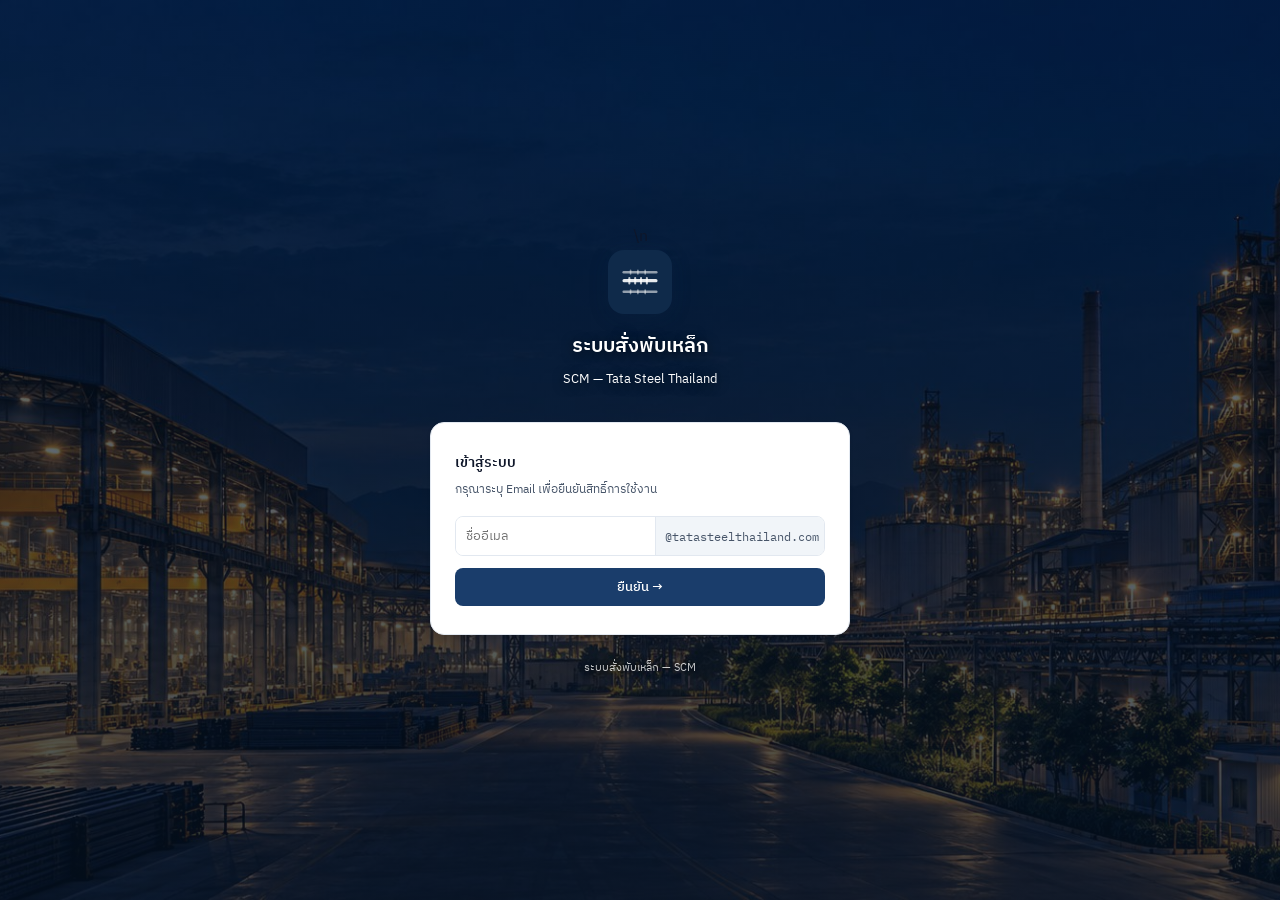
==== steel_bend_admin.html @ b5ab082a "Use page-specific background on steel_bend_admin.html" ====
<!DOCTYPE html>
<html lang="th">
<script src="product_map.js"></script>
<script src="security.js"></script>
<head>
<meta charset="UTF-8"/>
<meta name="viewport" content="width=device-width, initial-scale=1.0"/>
<title>Admin — ระบบสั่งพับเหล็ก</title>
<link href="https://fonts.googleapis.com/css2?family=IBM+Plex+Sans+Thai:wght@300;400;500;600&family=IBM+Plex+Mono:wght@400;500&display=swap" rel="stylesheet"/>
<style>
:root{--bd:#0f2a4a;--bm:#1a3d6b;--ba:#2563b0;--bl:#dbeafe;--sl:#f1f5f9;--gr:#16a34a;--gl:#dcfce7;--rd:#dc2626;--rl:#fee2e2;--am:#d97706;--al:#fef3c7;--tx:#0f172a;--t2:#475569;--t3:#94a3b8;--br:#e2e8f0;--ra:10px}
*{box-sizing:border-box;margin:0;padding:0}
body{font-family:'IBM Plex Sans Thai',sans-serif;background:#eef2f7;color:var(--tx);min-height:100vh;padding:1.25rem 1rem 3rem}
.page{max-width:1440px;margin:0 auto}

.hdr{background:var(--bd);border-radius:12px;padding:.9rem 1.25rem;margin-bottom:1.1rem;display:flex;align-items:center;gap:10px;box-shadow:0 4px 20px rgba(15,42,74,.15)}
.hdr-icon{width:34px;height:34px;background:rgba(255,255,255,.13);border-radius:8px;display:flex;align-items:center;justify-content:center;flex-shrink:0}
.hdr-icon svg{width:22px;height:22px}
.hdr-text{flex:1}
.hdr-text h1{color:#fff;font-size:15px;font-weight:600}
.hdr-text p{color:rgba(255,255,255,.5);font-size:11px;margin-top:1px}
.admin-badge{background:rgba(251,191,36,.15);border:1px solid rgba(251,191,36,.4);color:#fde68a;border-radius:6px;padding:2px 10px;font-size:11px;font-weight:600;white-space:nowrap;letter-spacing:.3px}
.home-btn{height:34px;padding:0 12px;border:1px solid rgba(255,255,255,.35);background:rgba(255,255,255,.1);color:#fff;border-radius:8px;font-size:12px;font-weight:500;font-family:'IBM Plex Sans Thai',sans-serif;text-decoration:none;display:inline-flex;align-items:center;gap:6px;white-space:nowrap;margin-left:6px}
.home-btn:hover{background:rgba(255,255,255,.18)}

.card{background:#fff;border:1px solid var(--br);border-radius:var(--ra);padding:1rem 1.2rem;margin-bottom:.9rem;box-shadow:0 1px 3px rgba(0,0,0,.06)}

.filter-bar{display:flex;gap:8px;align-items:center;flex-wrap:wrap}
.filter-label{font-size:12px;font-weight:500;color:var(--t2);white-space:nowrap}
.pill{height:30px;padding:0 14px;border:1.5px solid var(--br);background:#fff;color:var(--t2);border-radius:20px;font-size:12px;font-weight:500;font-family:'IBM Plex Sans Thai',sans-serif;cursor:pointer;white-space:nowrap;transition:all .15s}
.pill:hover{border-color:var(--bm);color:var(--bm)}
.pill.active{border-color:var(--bm);background:var(--bm);color:#fff}
.pill.scsc.active{border-color:#0369a1;background:#0369a1;color:#fff}
.pill.nts.active{border-color:var(--gr);background:var(--gr);color:#fff}
.sep{color:var(--br);font-size:18px;user-select:none}
.view-toggle{display:flex;border:1.5px solid var(--br);border-radius:8px;overflow:hidden}
.view-toggle button{height:30px;padding:0 13px;border:none;background:#fff;color:var(--t2);font-size:12px;font-family:'IBM Plex Sans Thai',sans-serif;cursor:pointer;white-space:nowrap;transition:all .15s;border-right:1px solid var(--br)}
.view-toggle button:last-child{border-right:none}
.view-toggle button.active{background:var(--bd);color:#fff}
.icon-btn{height:30px;padding:0 12px;border:1.5px solid var(--br);background:#fff;color:var(--t2);border-radius:8px;font-size:12px;font-family:'IBM Plex Sans Thai',sans-serif;cursor:pointer;white-space:nowrap;transition:all .15s;display:inline-flex;align-items:center;gap:5px}
.icon-btn:hover{border-color:var(--bm);color:var(--bm)}

.stats-row{display:grid;grid-template-columns:repeat(4,1fr);gap:8px;margin-bottom:.9rem}
.stat-box{background:#fff;border:1px solid var(--br);border-radius:var(--ra);padding:.75rem 1rem;text-align:center;box-shadow:0 1px 3px rgba(0,0,0,.05)}
.stat-num{font-size:22px;font-weight:600;color:var(--bm)}
.stat-num.amber{color:var(--am)}
.stat-num.blue{color:var(--ba)}
.stat-num.green{color:var(--gr)}
.stat-label{font-size:11px;color:var(--t2);margin-top:2px}

.action-bar{background:#fff;border:1px solid var(--br);border-radius:var(--ra);padding:.7rem 1.2rem;margin-bottom:.9rem;display:flex;align-items:center;gap:12px;box-shadow:0 1px 3px rgba(0,0,0,.06);flex-wrap:wrap}
.cb-wrap{display:flex;align-items:center;gap:7px;font-size:13px;color:var(--tx);cursor:pointer;user-select:none;white-space:nowrap}
.cb-wrap input[type=checkbox]{width:15px;height:15px;cursor:pointer;accent-color:var(--bm)}
.sel-info{font-size:12px;color:var(--t2);flex:1}
.sel-info strong{color:var(--bm)}
.mark-btn{height:36px;padding:0 20px;background:var(--gr);color:#fff;border:none;border-radius:8px;font-size:13px;font-weight:600;font-family:'IBM Plex Sans Thai',sans-serif;cursor:pointer;white-space:nowrap;transition:background .15s;display:inline-flex;align-items:center;gap:7px}
.mark-btn:hover:not(:disabled){background:#15803d}
.mark-btn:disabled{background:var(--t3);cursor:not-allowed}
.mark-spin{display:none;width:14px;height:14px;border:2px solid rgba(255,255,255,.4);border-top-color:#fff;border-radius:50%;animation:spin .7s linear infinite}
.mark-btn.loading .mark-spin{display:inline-block}
.mark-btn.loading .mark-label{display:none}
.sap-done-btn{height:36px;padding:0 18px;background:#2563b0;color:#fff;border:none;border-radius:8px;font-size:13px;font-weight:600;font-family:'IBM Plex Sans Thai',sans-serif;cursor:pointer;white-space:nowrap;transition:background .15s;display:inline-flex;align-items:center;gap:7px}
.sap-done-btn:hover:not(:disabled){background:#1d4ed8}
.sap-done-btn:disabled{background:var(--t3);cursor:not-allowed}

.table-wrap{overflow-x:auto;-webkit-overflow-scrolling:touch}
table{width:100%;border-collapse:collapse;font-size:12px;min-width:960px}
thead th{background:var(--bd);color:#fff;padding:.5rem .65rem;text-align:left;font-weight:500;font-size:11px;letter-spacing:.3px;white-space:nowrap}
thead th:first-child{border-radius:8px 0 0 0}
thead th:last-child{border-radius:0 8px 0 0}
thead th.cb-th{width:38px;text-align:center;padding:.5rem .4rem}
tbody tr{border-bottom:.5px solid var(--br);transition:background .1s}
tbody tr:hover{background:#f8fafc}
tbody tr.selected{background:#eff6ff}
tbody td{padding:.5rem .65rem;vertical-align:middle;line-height:1.4}
tbody td.mono{font-family:'IBM Plex Mono',monospace;font-size:11px;color:var(--t2)}
tbody td.cb-td{text-align:center;padding:.5rem .4rem}
tbody td.cb-td input[type=checkbox]{width:15px;height:15px;cursor:pointer;accent-color:var(--bm)}

.badge{display:inline-flex;align-items:center;gap:4px;padding:2px 8px;border-radius:10px;font-size:11px;font-weight:500;white-space:nowrap}
.badge.pending{background:var(--al);color:#92400e}
.badge.done{background:var(--gl);color:#15803d}
.badge.error{background:var(--rl);color:var(--rd)}
.badge.cancelled{background:var(--sl);color:var(--t2)}
.badge.scsc{background:#e0f2fe;color:#0369a1;font-weight:600}
.badge.nts{background:var(--gl);color:#15803d;font-weight:600}

.count-label{font-size:12px;color:var(--t2);margin-bottom:.5rem}
.empty{text-align:center;padding:2.5rem 1rem;color:var(--t3);font-size:13px}
.loading-box{text-align:center;padding:2rem 1rem;color:var(--t2);font-size:13px}
.spin{display:inline-block;width:18px;height:18px;border:2px solid var(--br);border-top-color:var(--bm);border-radius:50%;animation:spin .7s linear infinite;vertical-align:-4px;margin-right:6px}
@keyframes spin{to{transform:rotate(360deg)}}
.err-box{background:var(--rl);border:1px solid #fca5a5;border-radius:var(--ra);padding:.75rem 1rem;font-size:13px;color:var(--rd);margin-bottom:.9rem}
.admin-pill{display:none;align-items:center;gap:8px;background:rgba(251,191,36,.12);border:1px solid rgba(251,191,36,.35);border-radius:20px;padding:5px 14px;white-space:nowrap}
.admin-pill .pill-total{font-size:16px;font-weight:700;color:#fbbf24;line-height:1}
.admin-pill .pill-split{font-size:10px;color:rgba(255,255,255,.6);margin-top:2px}
.admin-pill .pill-lbl{font-size:10px;color:rgba(255,255,255,.45)}
.ok-box{background:var(--gl);border:1px solid #86efac;border-radius:var(--ra);padding:.75rem 1rem;font-size:13px;color:#15803d;margin-bottom:.9rem}
.warn-box{background:var(--al);border:1px solid #fcd34d;border-radius:var(--ra);padding:.65rem 1rem;font-size:12px;color:#92400e;margin-bottom:.9rem}
.fg{display:flex;flex-direction:column;gap:6px}
.fg-label{font-size:10px;font-weight:600;color:var(--t3);text-transform:uppercase;letter-spacing:.7px;white-space:nowrap}
.fg-sep{width:1px;background:var(--br);margin:0 20px;align-self:stretch}
.filter-grid{display:flex;align-items:stretch;flex-wrap:wrap;row-gap:14px}
@media(max-width:900px){
  body{padding:.75rem .5rem 2rem}
  .stats-row{grid-template-columns:repeat(2,1fr)}
  table{min-width:1300px}
  .hdr{flex-wrap:wrap}
}
</style>
<link rel="stylesheet" href="background-admin.css?v=20260909"/>\n</head>
<body>
<div class="page">

<div class="hdr">
  <div class="hdr-icon">
    <svg viewBox="0 0 24 24" fill="none" xmlns="http://www.w3.org/2000/svg">
      <rect x="3" y="3" width="18" height="18" rx="2.5" stroke="rgba(255,255,255,0.8)" stroke-width="1.5" fill="none"/>
      <path d="M7 8h10M7 12h6M7 16h8" stroke="rgba(255,255,255,0.7)" stroke-width="1.4" stroke-linecap="round"/>
      <circle cx="18.5" cy="17.5" r="4" fill="rgba(255,255,255,0.12)" stroke="rgba(255,255,255,0.8)" stroke-width="1.3"/>
      <path d="M17 17.5l1.2 1.2 2-2" stroke="rgba(255,255,255,0.95)" stroke-width="1.2" stroke-linecap="round" stroke-linejoin="round"/>
    </svg>
  </div>
  <div class="hdr-text">
    <h1>Admin Panel — ระบบสั่งพับเหล็ก</h1>
    <p>จัดการรายการสั่งพับ และยืนยันส่งโรงงาน</p>
  </div>
  <span class="admin-badge">ADMIN</span>
  <span id="lastUpd" style="font-size:11px;color:rgba(255,255,255,.45);white-space:nowrap"></span>
  <div id="adminPill" class="admin-pill">
    <span style="font-size:15px">⏳</span>
    <div>
      <div><span class="pill-total" id="pillTotal">0</span><span class="pill-lbl"> ค้างพับ</span></div>
      <div class="pill-split"><span id="pillSCSC" style="color:#93c5fd">0 SCSC</span><span style="color:rgba(255,255,255,.3)"> / </span><span id="pillNTS" style="color:#86efac">0 NTS</span></div>
    </div>
  </div>
  <button class="home-btn" onclick="fetchData()">🔄 Refresh</button>
  <a class="home-btn" href="index.html">← หน้าหลัก</a>
</div>

<div id="warnBox" class="warn-box" style="display:none"></div>
<div id="errBox" class="err-box" style="display:none"></div>
<div id="okBox" class="ok-box" style="display:none"></div>

<!-- FILTER -->
<div class="card" style="padding:1.1rem 1.5rem">
  <div class="filter-grid">

    <div class="fg">
      <div class="fg-label">โรงงาน</div>
      <div style="display:flex;gap:5px">
        <button class="pill active" id="pillAll"  onclick="setPlant('')">ทั้งหมด</button>
        <button class="pill scsc"   id="pillSCSC" onclick="setPlant('SCSC')">SCSC</button>
        <button class="pill nts"    id="pillNTS"  onclick="setPlant('NTS')">NTS</button>
      </div>
    </div>

    <div class="fg-sep"></div>

    <div class="fg">
      <div class="fg-label">สถานะ Workflow</div>
      <div class="view-toggle">
        <button class="active" id="viewPending" onclick="setView('pending')">⏳ รอสั่งพับ</button>
        <button id="viewSent" onclick="setView('sent')">✅ Sent</button>
        <button id="viewAll" onclick="setView('all')">ทั้งหมด</button>
      </div>
    </div>

    <div class="fg-sep"></div>

    <div class="fg">
      <div class="fg-label">SAP</div>
      <div class="view-toggle">
        <button class="active" id="sapAll"  onclick="setSap('')">ทั้งหมด</button>
        <button                id="sapDone" onclick="setSap('done')">✓ Done</button>
        <button                id="sapWait" onclick="setSap('pending')">— รอ</button>
      </div>
    </div>
       <div style="margin-top:10px;padding-top:10px;border-top:1px solid var(--br);display:flex;align-items:center;gap:10px">
      <span style="font-size:10px;font-weight:600;color:var(--t3);text-transform:uppercase;letter-spacing:.7px;white-space:nowrap">🔍 ค้นหาสินค้า</span>
      <input type="text" id="fItem"
        placeholder="พิมพ์เพื่อกรอง เช่น DB12, RB25, SD40..."
        oninput="setItem(this.value)"
        style="height:32px;padding:0 10px;font-size:12px;font-family:'IBM Plex Sans Thai',sans-serif;border:1.5px solid var(--br);border-radius:8px;background:#fff;color:var(--tx);outline:none;width:260px;transition:border .15s"
        onfocus="this.style.borderColor='#2563b0'"
        onblur="this.style.borderColor='var(--br)'"/>
      <span id="fItemHint" style="font-size:11px;color:var(--t2)"></span>
    </div>

    <div class="fg" style="margin-left:auto">
      <div class="fg-label" style="visibility:hidden">-</div>
      <div style="display:flex;gap:8px">
        <button class="icon-btn" onclick="showSapSummary()" style="border-color:#d97706;color:#d97706;font-weight:600">📋 ค้างพับ SAP</button>
        <button class="icon-btn" onclick="printOrders()" style="border-color:#d97706;color:#d97706">🖨️ พิมพ์ใบสรุป</button>
      </div>
    </div>

  </div>
</div>

<!-- STATS -->
<div class="stats-row" id="statsRow" style="display:none">
  <div class="stat-box">
    <div class="stat-num amber" id="statPending">0</div>
    <div class="stat-label">รอสั่งพับทั้งหมด</div>
  </div>
  <div class="stat-box">
    <div class="stat-num blue" id="statSCSC">0</div>
    <div class="stat-label">SCSC รอสั่งพับ</div>
  </div>
  <div class="stat-box">
    <div class="stat-num green" id="statNTS">0</div>
    <div class="stat-label">NTS รอสั่งพับ</div>
  </div>
  <div class="stat-box">
    <div class="stat-num" id="statTons">0</div>
    <div class="stat-label">Tons รวม (Pending)</div>
  </div>
</div>

<!-- ACTION BAR -->
<div class="action-bar" id="actionBar" style="display:none">
  <label class="cb-wrap">
    <input type="checkbox" id="selectAll" onchange="setSelectAll(this.checked)"/>
    เลือกทั้งหมด
  </label>
  <span class="sel-info" id="selInfo">เลือก <strong>0</strong> รายการ</span>
  <button class="mark-btn" id="markBtn" onclick="markAsSent()" disabled>
    <span class="mark-label">✅ สั่งพับแล้ว</span>
    <span class="mark-spin"></span>
  </button>
  <button class="sap-done-btn" id="sapDoneBtn" onclick="markSapDoneBatch()" disabled>✓ SAP Done</button>
</div>

<!-- TABLE -->
<div class="card" id="tableCard" style="display:none">
  <div class="count-label" id="countLabel"></div>
  <div class="table-wrap">
    <table>
      <thead>
        <tr>
          <th class="cb-th">
            <input type="checkbox" id="hdrCb"
              style="width:15px;height:15px;cursor:pointer;accent-color:rgba(255,255,255,.8)"
              onchange="setSelectAll(this.checked)"/>
          </th>
          <th>Order ID</th>
          <th>วันที่สั่ง</th>
          <th>Plant</th>
          <th>แผนก</th>
          <th>สินค้า</th>
          <th>Tons</th>
          <th>PCS</th>
          <th>ลูกค้า</th>
          <th>Sales</th>
          <th>Sales Order</th>
          <th>วันรับสินค้า</th>
          <th>รอบ Cutoff</th>
          <th>ผู้สั่งพับ</th>
          <th>Workflow</th>
          <th>SAP</th>
        </tr>
      </thead>
      <tbody id="tableBody"></tbody>
    </table>
  </div>
</div>

<div id="loadingBox" class="loading-box" style="display:none">
  <span class="spin"></span>กำลังโหลดข้อมูล...
</div>
<div id="emptyBox" class="card empty" style="display:none">ไม่พบรายการที่ตรงกับเงื่อนไข</div>

</div>
<script>
const steelSession=SteelSecurity.requireSession({roles:['admin','scm']});
// ── URLs ─────────────────────────────────────────────────────────────────────
const FLOW_URL = 'https://defaultc49eedf2bcd84a848b29b3e5f61a3d.03.environment.api.powerplatform.com:443/powerautomate/automations/direct/workflows/dd06128deabc40d8ba6a54df6e6327bd/triggers/manual/paths/invoke?api-version=1&sp=%2Ftriggers%2Fmanual%2Frun&sv=1.0&sig=J_ZPZCb4OzwlGSQ3GXc27pDL8NKs_VmWYqzVdg-pe0w';
const MARK_SENT_URL = 'https://defaultc49eedf2bcd84a848b29b3e5f61a3d.03.environment.api.powerplatform.com:443/powerautomate/automations/direct/workflows/1e4a17125d7840b888494c29add2d889/triggers/manual/paths/invoke?api-version=1&sp=%2Ftriggers%2Fmanual%2Frun&sv=1.0&sig=aAVPqqnU7rOm3gDmVUVI441GlvPjZ4xD4p0-rrG5wbA';
const SAP_DONE_URL = 'https://defaultc49eedf2bcd84a848b29b3e5f61a3d.03.environment.api.powerplatform.com:443/powerautomate/automations/direct/workflows/217b6c25991e459c92da5a57416d0e61/triggers/manual/paths/invoke?api-version=1&sp=%2Ftriggers%2Fmanual%2Frun&sv=1.0&sig=dyaVxfFcMaw-q9Tk3NTQCbAsQySX3AAS4Cmb1Lx89-8';

// ── Admin whitelist ───────────────────────────────────────────────────────────

// ── State ─────────────────────────────────────────────────────────────────────
let allRows = [];
let filteredRows = [];
const selectedIds = new Set();
let currentPlant = '';
let currentView = 'pending';
let currentSap = '';   // '' = ทั้งหมด, 'done' = SAP Done, 'pending' = SAP รอ
let currentItem = '';

// ── Utilities ─────────────────────────────────────────────────────────────────
function excelDateToStr(val) {
  if (!val) return '-';
  if (typeof val === 'string' && /^\d+(\.\d+)?$/.test(val)) val = Number(val);
  if (typeof val === 'string' && val.includes('-')) return val.split('T')[0];
  if (typeof val === 'number') {
    const d = new Date((val - 25569) * 86400 * 1000);
    return String(d.getUTCDate()).padStart(2,'0') + '/' +
           String(d.getUTCMonth()+1).padStart(2,'0') + '/' + d.getUTCFullYear();
  }
  return String(val).split('T')[0] || '-';
}

// Status_Text = workflow state (Pending/Sent/Cancelled/Error)
// Status (bool) = SAP confirmation — completely separate
function getStatus(row) {
  const st = String(row['Status_Text'] ?? row['status_text'] ?? '').trim();
  const l = st.toLowerCase();
  if (!l || l === 'pending') return 'Pending';
  if (l === 'sent' || l === 'done' || l === 'completed') return 'Sent';
  if (l === 'cancelled' || l === 'canceled' || l === 'cancel') return 'Cancelled';
  if (l === 'error' || l === 'failed') return 'Error';
  return st || 'Pending';
}

function getSapStatus(row) {
  const v = row['Status'] ?? row['status'];
  if (v === true || String(v ?? '').toLowerCase() === 'true') return true;
  return false;
}

function sapBadge(row) {
  const done = getSapStatus(row);
  const id = rowId(row);
  if (done) return '<span style="color:#16a34a;font-size:12px;font-weight:600">&#10003; Done</span>';
  if (!id)  return '<span style="color:#94a3b8;font-size:12px">ค้างพับ SAP</span>';
  return `<button onclick="markSapDone('${id}')" style="background:none;border:1px solid #cbd5e1;border-radius:6px;padding:2px 8px;font-size:11px;color:#94a3b8;cursor:pointer;font-family:'IBM Plex Sans Thai',sans-serif" onmouseover="this.style.borderColor='#16a34a';this.style.color='#16a34a'" onmouseout="this.style.borderColor='#cbd5e1';this.style.color='#94a3b8'">ค้างพับ SAP ✎</button>`;
}

function rowId(row) { return row['OrderID'] || row['order_id'] || ''; }
function rowPlant(row) { return row['Plant'] || row['plant'] || ''; }
function rowTons(row) { return parseFloat(row['Tons'] || row['tons'] || 0) || 0; }

function cutoffDisplay(row) {
  const at = String(row['Cutoff_At_ISO'] ?? row['Cutoff_At'] ?? row['cutoff_at'] ?? '').trim();
  if (at) return at.replace('T',' ').replace('+07:00','');
  const date = String(row['Cutoff_Date'] ?? row['cutoff_date'] ?? row['Cutoff Date'] ?? '').trim();
  return date ? excelDateToStr(date) + ' 10:00' : '-';
}

function deliveryDateVal(row) {
  return row['Delivery_Date'] ?? row['Delivery Date'] ?? row['delivery_date'] ?? row['Receive Date'] ?? row['receive_date'] ?? row['request_date'] ?? '';
}

function statusBadge(row) {
  const s = getStatus(row);
  if (s === 'Pending')   return '<span class="badge pending">⏳ รอสั่งพับ</span>';
  if (s === 'Error')     return '<span class="badge error">&#9888; Error</span>';
  if (s === 'Cancelled') return '<span class="badge cancelled">ยกเลิก</span>';
  return '<span class="badge done">&#10003; Sent</span>';
}

function plantBadge(plant) {
  if (plant === 'SCSC') return '<span class="badge scsc">SCSC</span>';
  if (plant === 'NTS')  return '<span class="badge nts">NTS</span>';
  return plant || '-';
}

// ── Print Orders ──────────────────────────────────────────────────────────────
  function parseProdName(desc) {
  const m = String(desc||'').match(/^(SR24|SD40\(S\)|SD40\(NT\)|SD40|SD50|B400B-R)\s+(DB|RB)(\d+)\/(\d+)/i);
  if (!m) return null;
  return m[2].toUpperCase()+' '+m[1].toUpperCase()+' '+parseInt(m[3])+' mm. '+parseInt(m[4])+' m. TATA TISCON';
}
function getProdName(r) {
  var sp=r['PROD_ID_SP']||r['prod_id_sp']||'';
  var fp=r['PROD_ID_FP']||r['prod_id_fp']||'';
  var desc=String(r['Item Description']||r['item_description']||'').trim();
  return PROD_MAP[sp]||PROD_MAP[fp]||parseProdName(desc)||desc||'-';
}
  function printOrders() {
  setView('pending');

  if (currentPlant) { doPrintOrders(currentPlant); return; }

  // Count Pending rows per plant for display
  const pendingAll  = allRows.filter(r => getStatus(r) === 'Pending');
  const scscCount   = pendingAll.filter(r => rowPlant(r) === 'SCSC').length;
  const ntsCount    = pendingAll.filter(r => rowPlant(r) === 'NTS').length;

  const overlay = document.createElement('div');
  overlay.style.cssText = 'position:fixed;inset:0;background:rgba(0,0,0,.45);z-index:9998;display:flex;align-items:center;justify-content:center';
  const box = document.createElement('div');
  box.style.cssText = 'background:#fff;border-radius:14px;padding:1.75rem 1.5rem;width:280px;box-shadow:0 20px 60px rgba(0,0,0,.25);text-align:center;font-family:"IBM Plex Sans Thai",sans-serif';
  box.innerHTML = `
    <div style="font-size:20px;margin-bottom:.5rem">🖨️</div>
    <div style="font-size:14px;font-weight:600;color:#0f2a4a;margin-bottom:.35rem">พิมพ์ใบสรุป</div>
    <div style="font-size:12px;color:#475569;margin-bottom:1.25rem">เลือกโรงงานที่ต้องการพิมพ์</div>
    <div style="display:grid;grid-template-columns:1fr 1fr;gap:10px;margin-bottom:.75rem">
      <button id="_pSCSC" style="height:56px;background:#0369a1;color:#fff;border:none;border-radius:10px;font-family:inherit;cursor:pointer;display:flex;flex-direction:column;align-items:center;justify-content:center;gap:3px">
        <span style="font-size:15px;font-weight:700">SCSC</span>
        <span style="font-size:11px;opacity:.8">${scscCount} รายการ</span>
      </button>
      <button id="_pNTS"  style="height:56px;background:#16a34a;color:#fff;border:none;border-radius:10px;font-family:inherit;cursor:pointer;display:flex;flex-direction:column;align-items:center;justify-content:center;gap:3px">
        <span style="font-size:15px;font-weight:700">NTS</span>
        <span style="font-size:11px;opacity:.8">${ntsCount} รายการ</span>
      </button>
    </div>
    <button id="_pCancel" style="width:100%;height:34px;background:#f1f5f9;color:#475569;border:none;border-radius:8px;font-size:12px;font-family:inherit;cursor:pointer">ยกเลิก</button>`;
  overlay.appendChild(box);
  document.body.appendChild(overlay);
  const close = () => document.body.removeChild(overlay);
  box.querySelector('#_pSCSC').onclick   = () => { close(); doPrintOrders('SCSC'); };
  box.querySelector('#_pNTS').onclick    = () => { close(); doPrintOrders('NTS');  };
  box.querySelector('#_pCancel').onclick = close;
  overlay.onclick = e => { if (e.target === overlay) close(); };
}
  function doPrintOrders(plant) {
  var targetPlant = plant || currentPlant;
  var plantCode = targetPlant === 'SCSC' ? '0435' : '0431';
  var rows = allRows.filter(function(r){ return getStatus(r)==='Pending' && rowPlant(r)===targetPlant; });
  if (rows.length === 0) { alert('ไม่มีรายการ Pending สำหรับ ' + targetPlant); return; }

  var now = new Date();
  var pad2 = function(n){ return String(n).padStart(2,'0'); };
  var todayStr = pad2(now.getDate())+'/'+pad2(now.getMonth()+1)+'/'+now.getFullYear();
  var timeStr  = pad2(now.getHours())+':'+pad2(now.getMinutes());

  rows.sort(function(a,b){ return String(a['Date']||'').localeCompare(String(b['Date']||'')); });

var totalTons = rows.reduce(function(s,r){ return s+rowTons(r); },0).toFixed(3);
var totalPcs  = rows.reduce(function(s,r){ return s+(parseFloat(r['Pcs']||r['pcs']||0)||0); },0);

  // ── สรุปตามเกรด ───────────────────────────────────────────────────────────
  var sumMap = {};
  rows.forEach(function(r){
    var name = getProdName(r);
    if (!sumMap[name]) sumMap[name] = {tons:0, pcs:0};
    sumMap[name].tons += rowTons(r);
    sumMap[name].pcs  += parseFloat(r['Pcs']||r['pcs']||0)||0;
  });
  var sumEntries = Object.entries(sumMap).sort(function(a,b){ return a[0].localeCompare(b[0]); });

  var sumHtml = '';
  sumEntries.forEach(function(e, i){
    var bg = i%2===0 ? '#ffffff' : '#f0f9ff';
    sumHtml += '<tr style="background:'+bg+'">'
      +'<td style="padding:6px 8px;border:1px solid #cbd5e1;text-align:right;font-size:11px">'+(i+1)+'</td>'
      +'<td style="padding:6px 8px;border:1px solid #cbd5e1;font-size:12px;font-weight:600">'+ e[0] +'</td>'
      +'<td style="padding:6px 8px;border:1px solid #cbd5e1;text-align:right;font-size:12px;font-weight:700;color:#0f2a4a">'+ e[1].tons.toFixed(3) +'</td>'
      +'<td style="padding:6px 8px;border:1px solid #cbd5e1;text-align:right;font-size:12px;font-weight:700;color:#0f2a4a">'+ Math.round(e[1].pcs).toLocaleString() +'</td>'
      +'</tr>';
  });

  // ── รายละเอียดทุกรายการ ───────────────────────────────────────────────────
  var detHtml = '';
  rows.forEach(function(r, i){
    var bg = i%2===0 ? '#ffffff' : '#f8fafc';
    detHtml += '<tr style="background:'+bg+'">'
      +'<td style="padding:4px 5px;border:1px solid #cbd5e1;text-align:right;font-size:10px">'+(i+1)+'</td>'
      +'<td style="padding:4px 5px;border:1px solid #cbd5e1;font-size:10px">'+ getProdName(r) +'</td>'
      +'<td style="padding:4px 5px;border:1px solid #cbd5e1;text-align:right;font-size:10px">'+(r['Tons']||r['tons']||'-')+'</td>'
      +'<td style="padding:4px 5px;border:1px solid #cbd5e1;text-align:right;font-size:10px">'+(r['Pcs']||r['pcs']||'-')+'</td>'
      +'<td style="padding:4px 5px;border:1px solid #cbd5e1;font-size:10px;font-family:Courier New,monospace">'+(r['Sales Order No.']||r['sales_order_no']||r['SalesOrderNo']||'-')+'</td>'
      +'<td style="padding:4px 5px;border:1px solid #cbd5e1;font-size:10px">'+(r['Customer Name']||r['customer_name']||'-')+'</td>'
      +'<td style="padding:4px 5px;border:1px solid #cbd5e1;font-size:10px">'+(r['Sales Person']||r['sales_person']||'-')+'</td>'
      +'<td style="padding:4px 5px;border:1px solid #cbd5e1;font-size:10px;white-space:nowrap">'+excelDateToStr(deliveryDateVal(r))+'</td>'
      +'<td style="padding:4px 5px;border:1px solid #cbd5e1;font-size:10px">'+(r['Incoterms']||r['incoterms']||r['term']||'-')+'</td>'
      +'<td style="padding:4px 5px;border:1px solid #cbd5e1;font-size:10px">'+(r['Remark']||r['remark']||r['order_remark']||'-')+'</td>'
      +'</tr>';
  });

  // ── สร้าง HTML ─────────────────────────────────────────────────────────────
  var html = '<!DOCTYPE html><html lang="th"><head><meta charset="UTF-8"/>'
    +'<title>ใบสรุปสั่งพับเหล็ก — '+targetPlant+' — '+todayStr+'</title>'
    +'<style>'
    +'@page{size:A4 landscape;margin:12mm 10mm}'
    +'body{font-family:Arial,Tahoma,sans-serif;font-size:12px;color:#0f172a;margin:0;padding:0}'
    +'.print-bar{position:fixed;top:0;left:0;right:0;background:#0f2a4a;padding:8px 16px;display:flex;align-items:center;gap:10px;z-index:999}'
    +'.print-bar span{color:rgba(255,255,255,.7);font-size:12px;flex:1}'
    +'.print-btn{height:32px;padding:0 18px;background:#16a34a;color:#fff;border:none;border-radius:6px;font-size:13px;font-weight:600;cursor:pointer}'
    +'.close-btn{height:32px;padding:0 12px;background:rgba(255,255,255,.1);color:#fff;border:1px solid rgba(255,255,255,.3);border-radius:6px;font-size:12px;cursor:pointer}'
    +'@media print{.print-bar{display:none}.content{margin-top:0!important}}'
    +'.content{margin-top:50px;padding:0 2px}'
    +'.hdr-title{font-size:15px;font-weight:700;color:#0f2a4a;margin-bottom:2px}'
    +'.hdr-sub{font-size:10px;color:#475569;margin-bottom:8px}'
    +'.stats{display:flex;gap:12px;margin-bottom:10px}'
    +'.stat{background:#f1f5f9;border:1px solid #e2e8f0;border-radius:5px;padding:5px 14px;text-align:center}'
    +'.stat-n{font-size:16px;font-weight:700;color:#0f2a4a}'
    +'.stat-l{font-size:9px;color:#64748b}'
    +'.section-label{font-size:11px;font-weight:700;color:#0f2a4a;border-left:3px solid #0f2a4a;padding-left:7px;margin:10px 0 5px}'
    +'table{width:100%;border-collapse:collapse}'
    +'th{background:#0f2a4a;color:#fff;padding:5px 6px;text-align:left;font-size:10px;font-weight:600;border:1px solid #0f2a4a}'
    +'.sig-row{display:flex;gap:24px;margin-top:20px}'
    +'.sig-box{flex:1;border-top:1px solid #94a3b8;padding-top:5px;font-size:10px;color:#475569}'
    +'.sig-name{font-size:12px;font-weight:600;color:#0f2a4a;margin-bottom:18px}'
    +'</style></head><body>'
    +'<div class="print-bar">'
      +'<span>ใบสรุปรายการสั่งพับเหล็ก — '+targetPlant+' (Plant '+plantCode+') — '+todayStr+' '+timeStr+'</span>'
      +'<button class="close-btn" onclick="window.close()">✕ ปิด</button>'
      +'<button class="print-btn" onclick="window.print()">🖨️ พิมพ์</button>'
    +'</div>'
    +'<div class="content">'
      +'<div class="hdr-title">ใบสรุปรายการสั่งพับเหล็ก — โรงงาน '+targetPlant+' (Plant '+plantCode+')</div>'
      +'<div class="hdr-sub">Tata Steel Thailand | SCM Demand Team &nbsp;|&nbsp; พิมพ์เมื่อ: '+todayStr+' '+timeStr+'</div>'
      +'<div class="stats">'
        +'<div class="stat"><div class="stat-n">'+rows.length+'</div><div class="stat-l">รายการ Pending</div></div>'
        +'<div class="stat"><div class="stat-n">'+sumEntries.length+'</div><div class="stat-l">เกรดสินค้า</div></div>'
        +'<div class="stat"><div class="stat-n">'+totalTons+'</div><div class="stat-l">ตัน (รวม)</div></div>'
        +'<div class="stat"><div class="stat-n">'+totalPcs.toLocaleString()+'</div><div class="stat-l">เส้น (รวม)</div></div>'
      +'</div>'

      // ── ตารางสรุปเกรด
      +'<div class="section-label">สรุปตามเกรดสินค้า</div>'
      +'<table><thead><tr>'
        +'<th style="width:30px">No.</th>'
        +'<th>สินค้า (Item Description)</th>'
        +'<th style="text-align:right;width:90px">รวมตัน</th>'
        +'<th style="text-align:right;width:90px">รวมเส้น</th>'
      +'</tr></thead><tbody>'+sumHtml+'</tbody></table>'

      // ── ตารางรายละเอียด
      +'<div class="section-label" style="margin-top:14px">รายละเอียดทุกรายการ</div>'
      +'<table><thead><tr>'
        +'<th style="width:22px">No.</th>'
        +'<th>สินค้า (Item Description)</th>'
        +'<th style="text-align:right">Tons</th>'
        +'<th style="text-align:right">PCS</th>'
        +'<th>Sales Order</th>'
        +'<th>ลูกค้า</th>'
        +'<th>Sales</th>'
        +'<th>วันรับสินค้า</th>'
        +'<th>Incoterms</th>'
        +'<th>หมายเหตุ</th>'
      +'</tr></thead><tbody>'+detHtml+'</tbody></table>'

      +'<div class="sig-row">'
        +'<div class="sig-box"><div class="sig-name">ผู้จัดทำ / Prepared by</div>ชื่อ: ___________________________<br/>วันที่: '+todayStr+'</div>'
        +'<div class="sig-box"><div class="sig-name">ผู้อนุมัติ / Approved by</div>ชื่อ: ___________________________<br/>วันที่: _______________</div>'
        +'<div class="sig-box"><div class="sig-name">โรงงาน / Factory received</div>ลงชื่อ: ___________________________<br/>วันที่: _______________</div>'
      +'</div>'
    +'</div></body></html>';

  var w = window.open('','_blank','width=1100,height=750,scrollbars=yes');
  if (!w) { alert('กรุณาอนุญาต popup ใน browser ก่อนพิมพ์'); return; }
  w.document.write(html);
  w.document.close();
}

// ── Fetch ─────────────────────────────────────────────────────────────────────
async function markSapDone(orderId) {
  if (!confirm(`ยืนยัน SAP Done สำหรับ Order: ${orderId}?`)) return;
  document.getElementById('errBox').style.display = 'none';
  document.getElementById('okBox').style.display  = 'none';
  try {
    const res = await SteelSecurity.secureFetch(SAP_DONE_URL, {
      method: 'POST',
      headers: {'Content-Type': 'application/json'},
      body: JSON.stringify({ order_ids: [orderId] })
    });
    if (!res.ok) throw new Error('HTTP ' + res.status);
    document.getElementById('okBox').textContent = `✅ SAP Done สำเร็จ: ${orderId}`;
    document.getElementById('okBox').style.display = 'block';
    await fetchData();
  } catch(e) {
    document.getElementById('errBox').textContent = 'SAP Done ไม่สำเร็จ: ' + e.message;
    document.getElementById('errBox').style.display = 'block';
  }
}
  async function fetchData() {
  document.getElementById('loadingBox').style.display = 'block';
  document.getElementById('tableCard').style.display = 'none';
  document.getElementById('statsRow').style.display = 'none';
  document.getElementById('actionBar').style.display = 'none';
  document.getElementById('emptyBox').style.display = 'none';
  document.getElementById('errBox').style.display = 'none';
  document.getElementById('okBox').style.display = 'none';
  selectedIds.clear();
  updateSelCount();

  try {
    const res = await SteelSecurity.secureFetch(FLOW_URL, {
      method: 'POST',
      headers: {'Content-Type': 'application/json'},
      body: JSON.stringify({})
    });
    if (!res.ok) throw new Error('HTTP ' + res.status);
    const data = await res.json();
    allRows = Array.isArray(data) ? data : (data.value || []);
    applyFilter();
    const n = new Date();
    const pad = v => String(v).padStart(2,'0');
    document.getElementById('lastUpd').textContent =
      'อัพเดต ' + pad(n.getHours()) + ':' + pad(n.getMinutes()) + ':' + pad(n.getSeconds());
  } catch(e) {
    document.getElementById('errBox').textContent = 'เกิดข้อผิดพลาดในการโหลดข้อมูล: ' + e.message;
    document.getElementById('errBox').style.display = 'block';
  } finally {
    document.getElementById('loadingBox').style.display = 'none';
  }
}

// ── Filter & Sort ─────────────────────────────────────────────────────────────
function setPlant(plant) {
  currentPlant = plant;
  document.getElementById('pillAll').classList.toggle('active', plant === '');
  document.getElementById('pillSCSC').classList.toggle('active', plant === 'SCSC');
  document.getElementById('pillNTS').classList.toggle('active', plant === 'NTS');
  selectedIds.clear();
  applyFilter();
}

function setView(view) {
  currentView = view;
  document.getElementById('viewPending').classList.toggle('active', view === 'pending');
  document.getElementById('viewSent').classList.toggle('active', view === 'sent');
  document.getElementById('viewAll').classList.toggle('active', view === 'all');
  selectedIds.clear();
  applyFilter();
}
function setSap(val){
  currentSap=val;
  document.getElementById('sapAll').classList.toggle('active',val==='');
  document.getElementById('sapDone').classList.toggle('active',val==='done');
  document.getElementById('sapWait').classList.toggle('active',val==='pending');
  selectedIds.clear();
  applyFilter();
}
  function setItem(val) {
  currentItem = val.trim().toLowerCase();
  applyFilter();
}
function applyFilter() {
  let rows = [...allRows];

  if (currentView === 'pending') rows = rows.filter(r => getStatus(r) === 'Pending');
  if (currentView === 'sent')    rows = rows.filter(r => getStatus(r) === 'Sent');
  if (currentPlant) rows = rows.filter(r => rowPlant(r) === currentPlant);
  if (currentSap === 'done')    rows = rows.filter(r => getSapStatus(r) === true);
  if (currentSap === 'pending') rows = rows.filter(r => getSapStatus(r) === false);
  if (currentItem) rows = rows.filter(r =>
  String(r['Item Description'] || r['item_description'] || '').toLowerCase().includes(currentItem)
);

  // Sort: SCSC before NTS, then oldest first
  rows.sort((a, b) => {
    const pa = rowPlant(a) === 'SCSC' ? 0 : 1;
    const pb = rowPlant(b) === 'SCSC' ? 0 : 1;
    if (pa !== pb) return pa - pb;
    const da = String(a['Date'] || a['date'] || '');
    const db = String(b['Date'] || b['date'] || '');
    return da.localeCompare(db);
  });

  filteredRows = rows;

  // Stats: always computed from ALL rows (not filtered by plant)
  const allPending  = allRows.filter(r => getStatus(r) === 'Pending');
  const scscPending = allPending.filter(r => rowPlant(r) === 'SCSC');
  const ntsPending  = allPending.filter(r => rowPlant(r) === 'NTS');
  const totalTons   = allPending.reduce((s, r) => s + rowTons(r), 0);

  document.getElementById('statPending').textContent = allPending.length;
  document.getElementById('statSCSC').textContent    = scscPending.length;
  document.getElementById('statNTS').textContent     = ntsPending.length;
  document.getElementById('statTons').textContent    = totalTons.toFixed(3);
  document.getElementById('statsRow').style.display  = 'grid';
  document.getElementById('actionBar').style.display = 'flex';

  renderTable(rows);
  updateSelCount();
  updateAdminPill();
}

function updateAdminPill(){
  const pill=document.getElementById('adminPill');
  if(!allRows.length){pill.style.display='none';return;}
  const pending=allRows.filter(r=>getStatus(r)==='Pending');
  const scsc=pending.filter(r=>rowPlant(r)==='SCSC').length;
  const nts=pending.filter(r=>rowPlant(r)==='NTS').length;
  document.getElementById('pillTotal').textContent=pending.length;
  document.getElementById('pillSCSC').textContent=scsc+' SCSC';
  document.getElementById('pillNTS').textContent=nts+' NTS';
  pill.style.display=pending.length>0?'flex':'none';
}

// ── Render ────────────────────────────────────────────────────────────────────
function renderTable(rows) {
  document.getElementById('countLabel').textContent = 'แสดง ' + rows.length + ' รายการ';

  if (rows.length === 0) {
    document.getElementById('tableCard').style.display = 'none';
    document.getElementById('emptyBox').style.display  = 'block';
    return;
  }
  document.getElementById('emptyBox').style.display = 'none';
  document.getElementById('tableCard').style.display = 'block';

  const tbody = document.getElementById('tableBody');
  tbody.innerHTML = rows.map(r => {
    const id           = rowId(r);
    const isPending    = getStatus(r) === 'Pending';
    const isSapPending = getStatus(r) === 'Sent' && !getSapStatus(r);
    const isSelectable = (isPending || isSapPending) && id;
    const isSelected   = id && selectedIds.has(id);
    const emailShort   = String(r['Submitter_email'] || r['submitter_email'] || '-').split('@')[0];
    const cbAccent     = isSapPending ? '#2563b0' : 'var(--bm)';

    return '<tr' + (isSelected ? ' class="selected"' : '') + '>' +
      '<td class="cb-td">' + (isSelectable
        ? '<input type="checkbox" data-id="' + id + '" style="accent-color:' + cbAccent + '"' + (isSelected ? ' checked' : '') + ' onchange="toggleRow(\'' + id + '\',this.checked)"/>'
        : '') + '</td>' +
      '<td class="mono" style="font-size:11px">' + (id || '-') + '</td>' +
      '<td class="mono">' + excelDateToStr(r['Date'] || r['date']) + '</td>' +
      '<td>' + plantBadge(rowPlant(r)) + '</td>' +
      '<td>' + (r['Customer Group'] || r['customer_group'] || '-') + '</td>' +
      '<td style="max-width:160px;font-size:11px">' + (r['Item Description'] || r['item_description'] || '-') + '</td>' +
      '<td class="mono">' + (r['Tons'] || r['tons'] || '-') + '</td>' +
      '<td class="mono">' + (r['Pcs'] || r['pcs'] || '-') + '</td>' +
      '<td style="font-size:11px">' + (r['Customer Name'] || r['customer_name'] || '-') + '</td>' +
      '<td style="font-size:11px">' + (r['Sales Person'] || r['sales_person'] || '-') + '</td>' +
      '<td class="mono" style="font-size:11px">' + (r['Sales Order No.'] || r['sales_order_no'] || r['SalesOrderNo'] || '-') + '</td>' +
      '<td class="mono" style="font-size:11px">' + excelDateToStr(deliveryDateVal(r)) + '</td>' +
      '<td class="mono" style="font-size:11px">' + cutoffDisplay(r) + '</td>' +
      '<td class="mono" style="font-size:11px">' + emailShort + '</td>' +
      '<td>' + statusBadge(r) + '</td>' +
      '<td style="text-align:center">' + sapBadge(r) + '</td>' +
    '</tr>';
  }).join('');
}

// ── Selection ─────────────────────────────────────────────────────────────────
function toggleRow(id, checked) {
  if (checked) selectedIds.add(id);
  else selectedIds.delete(id);
  const tr = document.querySelector('input[data-id="' + id + '"]')?.closest('tr');
  if (tr) tr.classList.toggle('selected', checked);
  updateSelCount();
}

function setSelectAll(checked) {
  const selectableInView = filteredRows.filter(r =>
    (getStatus(r) === 'Pending' || (getStatus(r) === 'Sent' && !getSapStatus(r))) && rowId(r)
  );
  if (checked) selectableInView.forEach(r => selectedIds.add(rowId(r)));
  else         selectableInView.forEach(r => selectedIds.delete(rowId(r)));

  document.querySelectorAll('tbody input[type=checkbox][data-id]').forEach(cb => {
    cb.checked = selectedIds.has(cb.dataset.id);
    cb.closest('tr').classList.toggle('selected', cb.checked);
  });
  document.getElementById('selectAll').checked = checked;
  document.getElementById('hdrCb').checked     = checked;
  updateSelCount();
}

function updateSelCount() {
  const n    = selectedIds.size;
  const rows = allRows.filter(r => selectedIds.has(rowId(r)));
  const pendingRows = rows.filter(r => getStatus(r) === 'Pending');
  const sapRows     = rows.filter(r => getStatus(r) === 'Sent' && !getSapStatus(r));
  const tons = rows.reduce((s, r) => s + rowTons(r), 0);
  const scsc = rows.filter(r => rowPlant(r) === 'SCSC').length;
  const nts  = rows.filter(r => rowPlant(r) === 'NTS').length;

  let info = 'เลือก <strong>' + n + '</strong> รายการ';
  if (n > 0) {
    const parts = [];
    if (scsc) parts.push('SCSC ' + scsc);
    if (nts)  parts.push('NTS ' + nts);
    info += ' — ' + parts.join(', ') + ' — ' + tons.toFixed(3) + ' ตัน';
    if (pendingRows.length) info += ' &nbsp;<span style="color:#d97706;font-size:11px">(Pending ' + pendingRows.length + ')</span>';
    if (sapRows.length)     info += ' <span style="color:#2563b0;font-size:11px">(รอ SAP ' + sapRows.length + ')</span>';
  }
  document.getElementById('selInfo').innerHTML = info;
  document.getElementById('markBtn').disabled    = pendingRows.length === 0;
  document.getElementById('sapDoneBtn').disabled = sapRows.length === 0;

  const selectableInView = filteredRows.filter(r =>
    (getStatus(r) === 'Pending' || (getStatus(r) === 'Sent' && !getSapStatus(r))) && rowId(r)
  );
  const allSelected = selectableInView.length > 0 && selectableInView.every(r => selectedIds.has(rowId(r)));
  document.getElementById('selectAll').checked = allSelected;
  document.getElementById('hdrCb').checked     = allSelected;
}

// ── Mark as Sent ──────────────────────────────────────────────────────────────
async function markAsSent() {
  if (selectedIds.size === 0) return;

  const ids  = [...selectedIds];
  const rows = allRows.filter(r => ids.includes(rowId(r)));
  const scsc = rows.filter(r => rowPlant(r) === 'SCSC').length;
  const nts  = rows.filter(r => rowPlant(r) === 'NTS').length;
  const tons = rows.reduce((s, r) => s + rowTons(r), 0).toFixed(3);

  let msg = 'ยืนยัน Mark as Sent สำหรับ ' + ids.length + ' รายการ?\n\n';
  if (scsc) msg += '• SCSC: ' + scsc + ' รายการ\n';
  if (nts)  msg += '• NTS: ' + nts + ' รายการ\n';
  msg += '• น้ำหนักรวม: ' + tons + ' ตัน';

  if (!confirm(msg)) return;

  const btn = document.getElementById('markBtn');
  btn.classList.add('loading');
  btn.disabled = true;
  document.getElementById('errBox').style.display = 'none';
  document.getElementById('okBox').style.display  = 'none';

  try {
    const res = await SteelSecurity.secureFetch(MARK_SENT_URL, {
      method: 'POST',
      headers: {'Content-Type': 'application/json'},
      body: JSON.stringify({order_ids: ids})
    });
    const text = await res.text();
    let data = {};
    try { data = JSON.parse(text); } catch(_) {}

    if (!res.ok || data.success === false)
      throw new Error(data.message || text || 'HTTP ' + res.status);

    document.getElementById('okBox').textContent =
      'Mark as Sent สำเร็จ ' + ids.length + ' รายการ (SCSC: ' + scsc + ', NTS: ' + nts + ')';
    document.getElementById('okBox').style.display = 'block';
    selectedIds.clear();
     await new Promise(r => setTimeout(r, 8000));
     await fetchData();
  } catch(e) {
    document.getElementById('errBox').textContent = 'Mark as Sent ไม่สำเร็จ: ' + e.message;
    document.getElementById('errBox').style.display = 'block';
    btn.disabled = false;
  } finally {
    btn.classList.remove('loading');
    updateSelCount();
  }
}

// ── Batch SAP Done ────────────────────────────────────────────────────────────
async function markSapDoneBatch() {
  const sapRows = allRows.filter(r => selectedIds.has(rowId(r)) && getStatus(r) === 'Sent' && !getSapStatus(r));
  if (sapRows.length === 0) return;

  const ids  = sapRows.map(r => rowId(r));
  const scsc = sapRows.filter(r => rowPlant(r) === 'SCSC').length;
  const nts  = sapRows.filter(r => rowPlant(r) === 'NTS').length;
  const tons = sapRows.reduce((s, r) => s + rowTons(r), 0).toFixed(3);

  let msg = 'ยืนยัน SAP Done สำหรับ ' + ids.length + ' รายการ?\n\n';
  if (scsc) msg += '• SCSC: ' + scsc + ' รายการ\n';
  if (nts)  msg += '• NTS: ' + nts + ' รายการ\n';
  msg += '• น้ำหนักรวม: ' + tons + ' ตัน';
  if (!confirm(msg)) return;

  const btn = document.getElementById('sapDoneBtn');
  btn.disabled    = true;
  btn.textContent = '⏳ กำลังบันทึก...';
  document.getElementById('errBox').style.display = 'none';
  document.getElementById('okBox').style.display  = 'none';

  try {
    const res = await SteelSecurity.secureFetch(SAP_DONE_URL, {
      method: 'POST',
      headers: {'Content-Type': 'application/json'},
      body: JSON.stringify({ order_ids: ids })
    });
    if (!res.ok) throw new Error('HTTP ' + res.status);
    document.getElementById('okBox').textContent =
      '✅ SAP Done สำเร็จ ' + ids.length + ' รายการ (SCSC: ' + scsc + ', NTS: ' + nts + ')';
    document.getElementById('okBox').style.display = 'block';
    selectedIds.clear();
    await fetchData();
  } catch(e) {
    document.getElementById('errBox').textContent = 'SAP Done ไม่สำเร็จ: ' + e.message;
    document.getElementById('errBox').style.display = 'block';
  } finally {
    btn.disabled    = false;
    btn.textContent = '✓ SAP Done';
    updateSelCount();
  }
}

// ── SAP Summary Modal ─────────────────────────────────────────────────────────
function showSapSummary() {
  const pendingRows = allRows.filter(r => getStatus(r) === 'Pending');
  const bendingRows = allRows.filter(r => getStatus(r) === 'Sent' && !getSapStatus(r));

  if (pendingRows.length === 0 && bendingRows.length === 0) {
    alert('ไม่มีรายการค้างดำเนินการ');
    return;
  }

  // Auto-filter main table to Sent + SAP-pending so user can see bending rows
  setView('sent');
  setSap('pending');

  const GRP_COLOR = { Project:'#7c3aed', Retail:'#2563b0', Direct:'#d97706', Export:'#16a34a' };

  // Build plant > item > group > SO map from a row array
  function buildPlantMap(rows) {
    const m = {};
    rows.forEach(r => {
      const plant = rowPlant(r) || '(ไม่ระบุ)';
      const item  = String(r['Item Description'] || r['item_description'] || '-').trim();
      const grp   = String(r['Customer Group']   || r['customer_group']   || '(ไม่ระบุ)').trim() || '(ไม่ระบุ)';
      const so    = String(r['Sales Order No.']  || r['sales_order_no']   || '-').trim() || '-';
      const tons  = rowTons(r);
      const pcs   = parseFloat(r['Pcs'] || r['pcs'] || 0) || 0;

      if (!m[plant]) m[plant] = { tons:0, pcs:0, count:0, items:{} };
      m[plant].tons += tons; m[plant].pcs += pcs; m[plant].count += 1;

      const pi = m[plant].items;
      if (!pi[item]) pi[item] = { tons:0, pcs:0, groups:{} };
      pi[item].tons += tons; pi[item].pcs += pcs;

      if (!pi[item].groups[grp]) pi[item].groups[grp] = { tons:0, pcs:0, soMap:{} };
      pi[item].groups[grp].tons += tons; pi[item].groups[grp].pcs += pcs;

      if (!pi[item].groups[grp].soMap[so]) pi[item].groups[grp].soMap[so] = { tons:0, pcs:0, count:0 };
      pi[item].groups[grp].soMap[so].tons  += tons;
      pi[item].groups[grp].soMap[so].pcs   += pcs;
      pi[item].groups[grp].soMap[so].count += 1;
    });
    return m;
  }

  const badge = (tons, pcs, count, style) =>
    '<span style="font-family:\'IBM Plex Mono\',monospace;font-size:10px;white-space:nowrap;' + (style||'') + '">' +
      tons.toFixed(3) + ' ต&nbsp;&nbsp;' + Math.round(pcs).toLocaleString() + ' เส้น&nbsp;&nbsp;' + count + ' รายการ' +
    '</span>';

  // Build one section's HTML from plantMap + color scheme
  function buildSection(plantMap, itemBg, totalBg) {
    let html = '';
    let sectionTons = 0, sectionPcs = 0, sectionCount = 0;

    const PLANT_STYLE = {
      SCSC: { bg:'#0369a1', label:'SCSC (Plant 0435)' },
      NTS:  { bg:'#16a34a', label:'NTS (Plant 0431)'  },
    };

    ['SCSC','NTS'].concat(Object.keys(plantMap).filter(p => p !== 'SCSC' && p !== 'NTS')).forEach(plant => {
      const pv = plantMap[plant];
      if (!pv) return;
      sectionTons += pv.tons; sectionPcs += pv.pcs; sectionCount += pv.count;

      const ps = PLANT_STYLE[plant] || { bg:'#475569', label: plant };
      html +=
        '<div style="background:' + ps.bg + ';padding:9px 14px;display:flex;align-items:baseline;gap:8px;flex-wrap:wrap">' +
          '<span style="background:rgba(255,255,255,.2);color:#fff;border-radius:5px;padding:2px 9px;font-size:11px;font-weight:700">' + plant + '</span>' +
          '<span style="color:#fff;font-size:12px;font-weight:700">' + ps.label + '</span>' +
          badge(pv.tons, pv.pcs, pv.count, 'color:rgba(255,255,255,.7);margin-left:4px') +
        '</div>';

      Object.entries(pv.items).sort((a,b) => a[0].localeCompare(b[0])).forEach(([item, iv]) => {
        const itemCount = Object.values(iv.groups)
          .reduce((s,gv) => s + Object.values(gv.soMap).reduce((s2,sv) => s2 + sv.count, 0), 0);

        html +=
          '<div style="background:' + itemBg + ';padding:7px 14px 7px 24px;display:flex;align-items:baseline;gap:8px;flex-wrap:wrap">' +
            '<span style="color:#fff;font-size:12px;font-weight:600;flex:1;min-width:0;word-break:break-word">' + item + '</span>' +
            badge(iv.tons, iv.pcs, itemCount, 'color:rgba(255,255,255,.6)') +
          '</div>';

        Object.entries(iv.groups).sort((a,b) => a[0].localeCompare(b[0])).forEach(([grp, gv]) => {
          const color    = GRP_COLOR[grp] || '#64748b';
          const grpCount = Object.values(gv.soMap).reduce((s,sv) => s + sv.count, 0);

          html +=
            '<div style="background:#f1f5f9;padding:6px 14px 6px 36px;display:flex;align-items:center;gap:8px;flex-wrap:wrap;border-bottom:.5px solid #e2e8f0">' +
              '<span style="display:inline-block;width:8px;height:8px;border-radius:50%;background:' + color + ';flex-shrink:0"></span>' +
              '<span style="font-size:12px;font-weight:600;color:#1e293b;flex:1;min-width:0">' + grp + '</span>' +
              badge(gv.tons, gv.pcs, grpCount, 'color:#475569') +
            '</div>';

          Object.entries(gv.soMap).sort((a,b) => a[0].localeCompare(b[0])).forEach(([so, sv]) => {
            html +=
              '<div style="background:#fff;padding:4px 14px 4px 52px;display:flex;align-items:center;gap:8px;flex-wrap:wrap;border-bottom:.5px solid #f1f5f9">' +
                '<span style="font-size:11px;color:#64748b;flex:1;min-width:0">SO: ' +
                  (so === '-' ? '<span style="color:#94a3b8">(ไม่มี)</span>' : '<strong>' + so + '</strong>') +
                '</span>' +
                badge(sv.tons, sv.pcs, sv.count, 'color:#94a3b8') +
              '</div>';
          });
        });
      });
    });

    // Section footer
    html +=
      '<div style="background:' + totalBg + ';padding:8px 14px;display:flex;align-items:baseline;gap:8px;flex-wrap:wrap">' +
        '<span style="color:#fff;font-size:11px;font-weight:700;flex:1">รวม</span>' +
        badge(sectionTons, sectionPcs, sectionCount, 'color:rgba(255,255,255,.85);font-weight:700') +
      '</div>';

    return html;
  }

  // ── Build content (ค้างพับ only) ──────────────────────────────────────────
  if (bendingRows.length === 0) { alert('ไม่มีรายการค้างพับ SAP'); return; }

  const bm = buildPlantMap(bendingRows);
  const content = buildSection(bm, '#1e3a5f', '#1e40af');

  let headerTons = 0, headerPcs = 0;
  bendingRows.forEach(r => { headerTons += rowTons(r); headerPcs += parseFloat(r['Pcs']||r['pcs']||0)||0; });

  // ── Modal ─────────────────────────────────────────────────────────────────
  const overlay = document.createElement('div');
  overlay.style.cssText = 'position:fixed;inset:0;background:rgba(0,0,0,.4);z-index:9999;pointer-events:none';

  const modal = document.createElement('div');
  modal.style.cssText =
    'position:fixed;top:50%;left:50%;transform:translate(-50%,-50%);' +
    'background:#fff;border-radius:14px;width:min(580px,96vw);max-height:88vh;' +
    'display:flex;flex-direction:column;box-shadow:0 20px 60px rgba(0,0,0,.35);' +
    'font-family:\'IBM Plex Sans Thai\',sans-serif;overflow:hidden;z-index:10000;pointer-events:auto';

  modal.innerHTML =
    '<div id="_sapModalHdr" style="background:#0f2a4a;padding:1rem 1.25rem;border-radius:14px 14px 0 0;display:flex;align-items:center;justify-content:space-between;flex-shrink:0;cursor:grab;user-select:none">' +
      '<div>' +
        '<div style="color:#fff;font-size:14px;font-weight:700">📋 ค้างพับ SAP</div>' +
        '<div style="color:rgba(255,255,255,.5);font-size:11px;margin-top:3px">' +
          '<strong style="color:#93c5fd">' + bendingRows.length + '</strong> รายการ · ' +
          headerTons.toFixed(3) + ' ตัน · ' + Math.round(headerPcs).toLocaleString() + ' เส้น' +
        '</div>' +
      '</div>' +
      '<button id="_sapModalClose" style="background:rgba(255,255,255,.15);border:none;color:#fff;width:28px;height:28px;border-radius:6px;cursor:pointer;font-size:15px;line-height:28px;flex-shrink:0">✕</button>' +
    '</div>' +
    '<div style="overflow-y:auto;overflow-x:hidden">' + content + '</div>';

  document.body.appendChild(overlay);
  document.body.appendChild(modal);

  const closeAll = () => { overlay.remove(); modal.remove(); };
  modal.querySelector('#_sapModalClose').onclick = closeAll;
  overlay.onclick = closeAll;

  // ── Drag logic ────────────────────────────────────────────────────────────
  const hdr = modal.querySelector('#_sapModalHdr');
  let dragging = false, ox = 0, oy = 0;

  hdr.addEventListener('mousedown', e => {
    if (e.button !== 0) return;
    dragging = true;
    const r = modal.getBoundingClientRect();
    modal.style.transform = 'none';
    modal.style.left = r.left + 'px';
    modal.style.top  = r.top  + 'px';
    ox = e.clientX - r.left;
    oy = e.clientY - r.top;
    hdr.style.cursor = 'grabbing';
    e.preventDefault();
  });

  document.addEventListener('mousemove', e => {
    if (!dragging) return;
    let nx = Math.max(0, Math.min(e.clientX - ox, window.innerWidth  - modal.offsetWidth));
    let ny = Math.max(0, Math.min(e.clientY - oy, window.innerHeight - modal.offsetHeight));
    modal.style.left = nx + 'px';
    modal.style.top  = ny + 'px';
  });

  document.addEventListener('mouseup', () => {
    if (!dragging) return;
    dragging = false;
    hdr.style.cursor = 'grab';
  });
}

// ── Init ──────────────────────────────────────────────────────────────────────
fetchData();
</script>
</body>
</html>
---- background-admin.css ----
/* Static page-specific industrial background */
html{min-height:100%;background:#07182b}
body{
 background-color:#07182b!important;
 background-image:linear-gradient(180deg,rgba(4,18,35,.69),rgba(4,18,35,.82)),url("[data-uri]")!important;
 background-position:center center!important;
 background-size:cover!important;
 background-repeat:no-repeat!important;
 background-attachment:fixed!important;
}
body>.wrap{position:relative}
body>.wrap>.hdr h1,body>.wrap>.hdr p{color:#fff;text-shadow:0 2px 12px rgba(0,0,0,.65)}
body>.wrap>.footer{color:rgba(255,255,255,.8);text-shadow:0 1px 6px rgba(0,0,0,.7)}
@media(max-width:640px){body{background-position:center center!important;background-attachment:scroll!important}}
@media(prefers-reduced-motion:reduce){*{scroll-behavior:auto!important}}
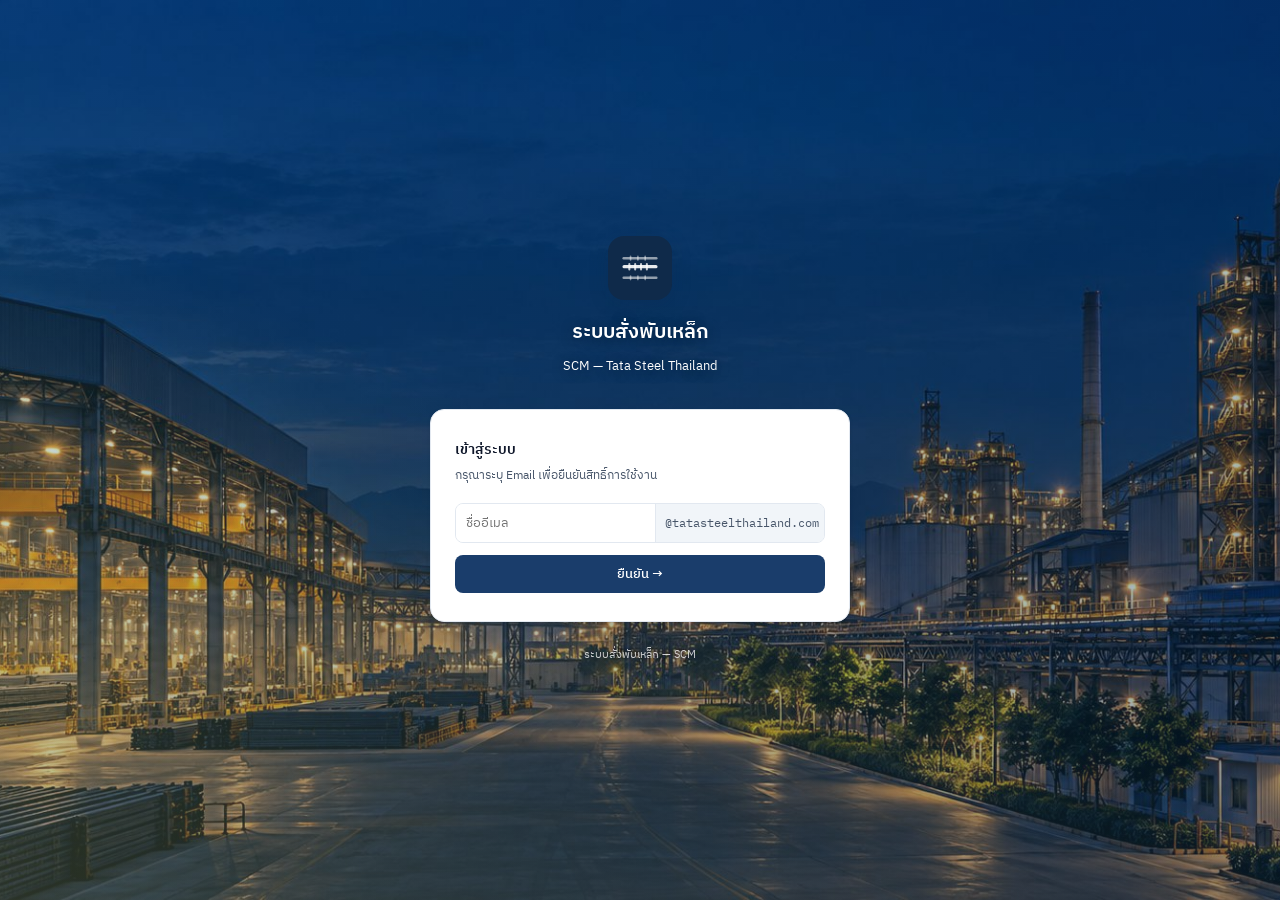
==== commit 144c606e: "Add new columns and functions for delivery dates" ====
--- a/steel_bend_admin.html
+++ b/steel_bend_admin.html
@@ -28,6 +28,7 @@
 .filter-bar{display:flex;gap:8px;align-items:center;flex-wrap:wrap}
 .filter-label{font-size:12px;font-weight:500;color:var(--t2);white-space:nowrap}
 .pill{height:30px;padding:0 14px;border:1.5px solid var(--br);background:#fff;color:var(--t2);border-radius:20px;font-size:12px;font-weight:500;font-family:'IBM Plex Sans Thai',sans-serif;cursor:pointer;white-space:nowrap;transition:all .15s}
+.pill.active::before{content:"✓ ";font-weight:700}
 .pill:hover{border-color:var(--bm);color:var(--bm)}
 .pill.active{border-color:var(--bm);background:var(--bm);color:#fff}
 .pill.scsc.active{border-color:#0369a1;background:#0369a1;color:#fff}
@@ -75,6 +76,7 @@
 tbody td{padding:.5rem .65rem;vertical-align:middle;line-height:1.4}
 tbody td.mono{font-family:'IBM Plex Mono',monospace;font-size:11px;color:var(--t2)}
 tbody td.cb-td{text-align:center;padding:.5rem .4rem}
+.note-cell{display:block;max-width:220px;white-space:nowrap;overflow:hidden;text-overflow:ellipsis;color:var(--t2);font-size:11px}
 tbody td.cb-td input[type=checkbox]{width:15px;height:15px;cursor:pointer;accent-color:var(--bm)}
 
 .badge{display:inline-flex;align-items:center;gap:4px;padding:2px 8px;border-radius:10px;font-size:11px;font-weight:500;white-space:nowrap}
@@ -131,7 +133,7 @@
     <span style="font-size:15px">⏳</span>
     <div>
       <div><span class="pill-total" id="pillTotal">0</span><span class="pill-lbl"> ค้างพับ</span></div>
-      <div class="pill-split"><span id="pillSCSC" style="color:#93c5fd">0 SCSC</span><span style="color:rgba(255,255,255,.3)"> / </span><span id="pillNTS" style="color:#86efac">0 NTS</span></div>
+      <div class="pill-split"><span id="pendingCountSCSC" style="color:#93c5fd">0 SCSC</span><span style="color:rgba(255,255,255,.3)"> / </span><span id="pendingCountNTS" style="color:#86efac">0 NTS</span></div>
     </div>
   </div>
   <button class="home-btn" onclick="fetchData()">🔄 Refresh</button>
@@ -149,9 +151,9 @@
     <div class="fg">
       <div class="fg-label">โรงงาน</div>
       <div style="display:flex;gap:5px">
-        <button class="pill active" id="pillAll"  onclick="setPlant('')">ทั้งหมด</button>
-        <button class="pill scsc"   id="pillSCSC" onclick="setPlant('SCSC')">SCSC</button>
-        <button class="pill nts"    id="pillNTS"  onclick="setPlant('NTS')">NTS</button>
+        <button class="pill active" aria-pressed="true" id="pillAll"  onclick="setPlant('')">ทั้งหมด</button>
+        <button class="pill scsc"   aria-pressed="false" id="pillSCSC" onclick="setPlant('SCSC')">SCSC</button>
+        <button class="pill nts"    aria-pressed="false" id="pillNTS"  onclick="setPlant('NTS')">NTS</button>
       </div>
     </div>
 
@@ -253,11 +255,11 @@
           <th>PCS</th>
           <th>ลูกค้า</th>
           <th>Sales</th>
-          <th>Sales Order</th>
           <th>วันรับสินค้า</th>
-          <th>รอบ Cutoff</th>
+          <th>หมายเหตุ</th>
           <th>ผู้สั่งพับ</th>
           <th>Workflow</th>
+          <th>วันที่ Admin สั่งพับ</th>
           <th>SAP</th>
         </tr>
       </thead>
@@ -332,6 +334,7 @@
 function rowId(row) { return row['OrderID'] || row['order_id'] || ''; }
 function rowPlant(row) { return row['Plant'] || row['plant'] || ''; }
 function rowTons(row) { return parseFloat(row['Tons'] || row['tons'] || 0) || 0; }
+function rowRemark(row) { return String(row['Order Remark'] ?? row['Order_Remark'] ?? row['order_remark'] ?? row['Remark'] ?? row['remark'] ?? '').trim(); }
 
 function cutoffDisplay(row) {
   const at = String(row['Cutoff_At_ISO'] ?? row['Cutoff_At'] ?? row['cutoff_at'] ?? '').trim();
@@ -342,6 +345,10 @@
 
 function deliveryDateVal(row) {
   return row['Delivery_Date'] ?? row['Delivery Date'] ?? row['delivery_date'] ?? row['Receive Date'] ?? row['receive_date'] ?? row['request_date'] ?? '';
+}
+
+function sentToPlantDateVal(row) {
+  return row['Sent_To_Plant_At'] ?? row['Sent To Plant At'] ?? row['sent_to_plant_at'] ?? row['Marked_Sent_At'] ?? row['marked_sent_at'] ?? '';
 }
 
 function statusBadge(row) {
@@ -369,6 +376,27 @@
   var fp=r['PROD_ID_FP']||r['prod_id_fp']||'';
   var desc=String(r['Item Description']||r['item_description']||'').trim();
   return PROD_MAP[sp]||PROD_MAP[fp]||parseProdName(desc)||desc||'-';
+}
+function productSortInfo(value) {
+  var name = typeof value === 'string' ? value : getProdName(value);
+  var text = String(name || '').trim().toUpperCase();
+  var typeRank = /^RB\b/.test(text) ? 0 : (/^DB\b/.test(text) ? 1 : 2);
+  var sizeMatch = text.match(/\b(\d+(?:\.\d+)?)\s*MM\b/);
+  var lengthMatch = text.match(/\b(\d+(?:\.\d+)?)\s*M\b/);
+  return {
+    name: text,
+    typeRank: typeRank,
+    size: sizeMatch ? parseFloat(sizeMatch[1]) : Number.MAX_VALUE,
+    length: lengthMatch ? parseFloat(lengthMatch[1]) : Number.MAX_VALUE
+  };
+}
+function compareProducts(a, b) {
+  var pa = productSortInfo(a);
+  var pb = productSortInfo(b);
+  if (pa.typeRank !== pb.typeRank) return pa.typeRank - pb.typeRank;
+  if (pa.size !== pb.size) return pa.size - pb.size;
+  if (pa.length !== pb.length) return pa.length - pb.length;
+  return pa.name.localeCompare(pb.name, undefined, {numeric:true});
 }
   function printOrders() {
   setView('pending');
@@ -418,7 +446,7 @@
   var todayStr = pad2(now.getDate())+'/'+pad2(now.getMonth()+1)+'/'+now.getFullYear();
   var timeStr  = pad2(now.getHours())+':'+pad2(now.getMinutes());
 
-  rows.sort(function(a,b){ return String(a['Date']||'').localeCompare(String(b['Date']||'')); });
+  rows.sort(compareProducts);
 
 var totalTons = rows.reduce(function(s,r){ return s+rowTons(r); },0).toFixed(3);
 var totalPcs  = rows.reduce(function(s,r){ return s+(parseFloat(r['Pcs']||r['pcs']||0)||0); },0);
@@ -431,7 +459,7 @@
     sumMap[name].tons += rowTons(r);
     sumMap[name].pcs  += parseFloat(r['Pcs']||r['pcs']||0)||0;
   });
-  var sumEntries = Object.entries(sumMap).sort(function(a,b){ return a[0].localeCompare(b[0]); });
+  var sumEntries = Object.entries(sumMap).sort(function(a,b){ return compareProducts(a[0], b[0]); });
 
   var sumHtml = '';
   sumEntries.forEach(function(e, i){
@@ -595,6 +623,9 @@
 // ── Filter & Sort ─────────────────────────────────────────────────────────────
 function setPlant(plant) {
   currentPlant = plant;
+  ['pillAll','pillSCSC','pillNTS'].forEach(function(id, index) {
+    document.getElementById(id).setAttribute('aria-pressed', String(plant === ['', 'SCSC', 'NTS'][index]));
+  });
   document.getElementById('pillAll').classList.toggle('active', plant === '');
   document.getElementById('pillSCSC').classList.toggle('active', plant === 'SCSC');
   document.getElementById('pillNTS').classList.toggle('active', plant === 'NTS');
@@ -671,8 +702,8 @@
   const scsc=pending.filter(r=>rowPlant(r)==='SCSC').length;
   const nts=pending.filter(r=>rowPlant(r)==='NTS').length;
   document.getElementById('pillTotal').textContent=pending.length;
-  document.getElementById('pillSCSC').textContent=scsc+' SCSC';
-  document.getElementById('pillNTS').textContent=nts+' NTS';
+  document.getElementById('pendingCountSCSC').textContent=scsc+' SCSC';
+  document.getElementById('pendingCountNTS').textContent=nts+' NTS';
   pill.style.display=pending.length>0?'flex':'none';
 }
 
@@ -711,11 +742,11 @@
       '<td class="mono">' + (r['Pcs'] || r['pcs'] || '-') + '</td>' +
       '<td style="font-size:11px">' + (r['Customer Name'] || r['customer_name'] || '-') + '</td>' +
       '<td style="font-size:11px">' + (r['Sales Person'] || r['sales_person'] || '-') + '</td>' +
-      '<td class="mono" style="font-size:11px">' + (r['Sales Order No.'] || r['sales_order_no'] || r['SalesOrderNo'] || '-') + '</td>' +
       '<td class="mono" style="font-size:11px">' + excelDateToStr(deliveryDateVal(r)) + '</td>' +
-      '<td class="mono" style="font-size:11px">' + cutoffDisplay(r) + '</td>' +
+      '<td><span class="note-cell" title="' + rowRemark(r).replace(/"/g,'&quot;') + '">' + (rowRemark(r) || '-') + '</span></td>' +
       '<td class="mono" style="font-size:11px">' + emailShort + '</td>' +
       '<td>' + statusBadge(r) + '</td>' +
+      '<td class="mono" style="font-size:11px;white-space:nowrap">' + excelDateToStr(sentToPlantDateVal(r)) + '</td>' +
       '<td style="text-align:center">' + sapBadge(r) + '</td>' +
     '</tr>';
   }).join('');
@@ -945,7 +976,7 @@
           badge(pv.tons, pv.pcs, pv.count, 'color:rgba(255,255,255,.7);margin-left:4px') +
         '</div>';
 
-      Object.entries(pv.items).sort((a,b) => a[0].localeCompare(b[0])).forEach(([item, iv]) => {
+      Object.entries(pv.items).sort((a,b) => compareProducts(a[0], b[0])).forEach(([item, iv]) => {
         const itemCount = Object.values(iv.groups)
           .reduce((s,gv) => s + Object.values(gv.soMap).reduce((s2,sv) => s2 + sv.count, 0), 0);
 
--- a/background-admin.css
+++ b/background-admin.css
@@ -1,15 +1,15 @@
 /* Static page-specific industrial background */
-html{min-height:100%;background:#07182b}
+html{min-height:100%;background:#dceffc}
 body{
- background-color:#07182b!important;
- background-image:linear-gradient(180deg,rgba(4,18,35,.69),rgba(4,18,35,.82)),url("[data-uri]")!important;
+ background-color:#dceffc!important;
+ background-image:linear-gradient(135deg,rgba(14,70,116,.25),rgba(8,39,72,.46)),linear-gradient(25deg,rgba(245,158,11,.20),transparent 46%),url("[data-uri]